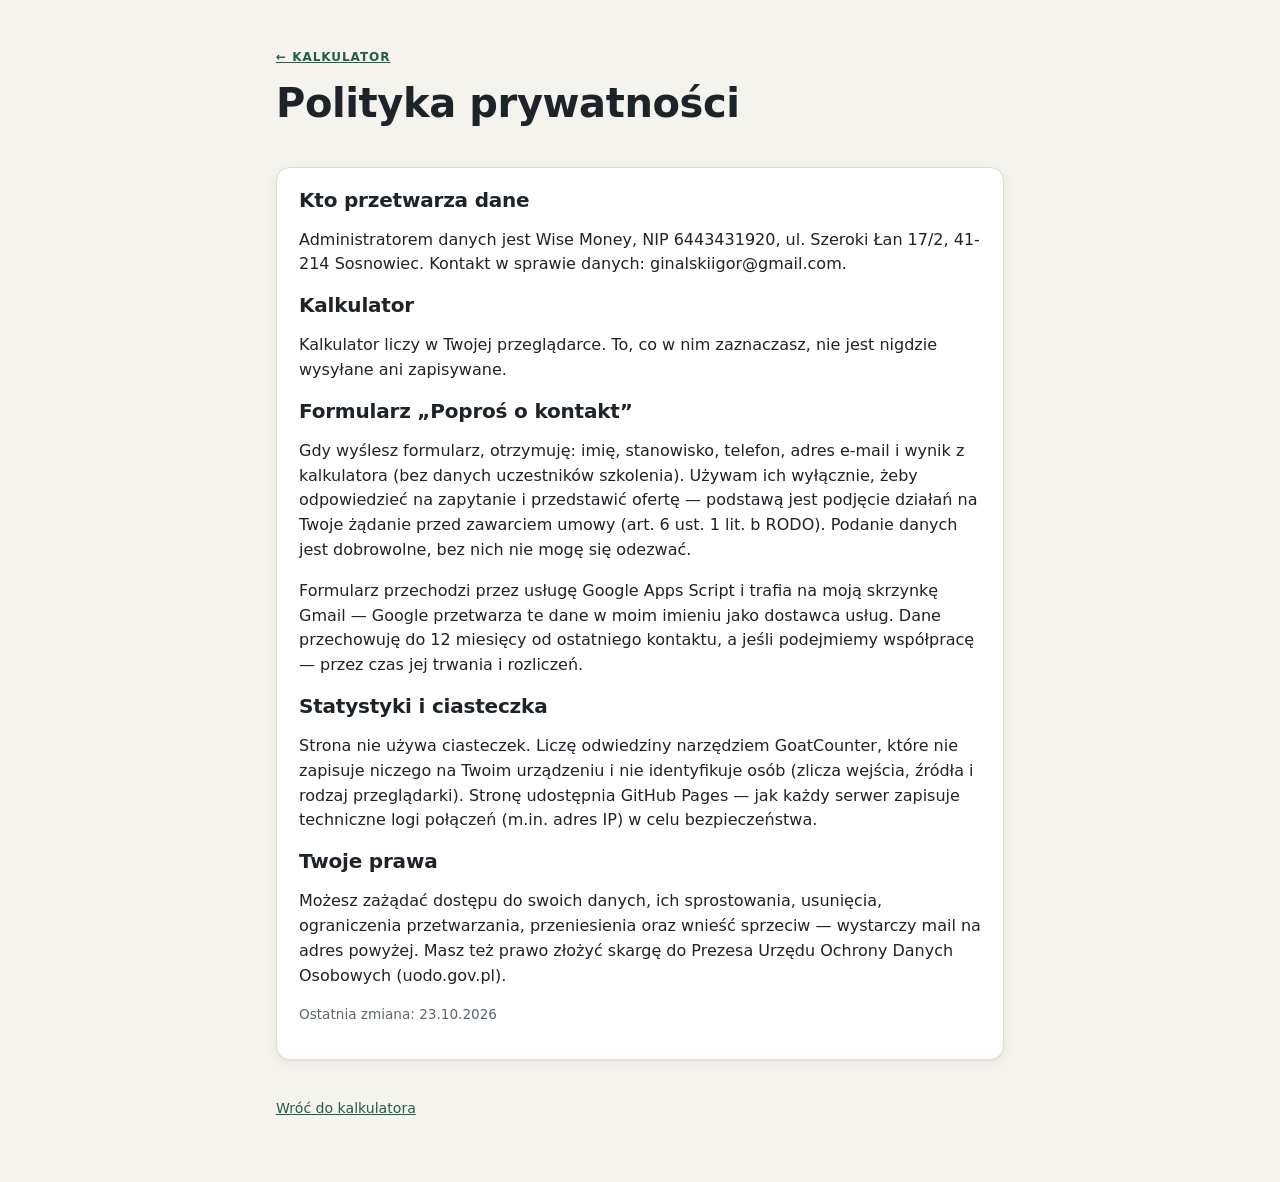
==== polityka.html @ 192b8f96 "Aktualizacja strony" ====
<!doctype html>
<html lang="pl">
<head>
<meta charset="utf-8">
<meta name="viewport" content="width=device-width, initial-scale=1">
<title>Polityka prywatności — kalkulator dofinansowania szkoleń</title>
<link rel="stylesheet" href="styl.css">
</head>
<body>
<header class="naglowek">
  <p class="nad"><a href="index.html">← Kalkulator</a></p>
  <h1>Polityka prywatności</h1>
</header>
<main>
<section class="karta">
  <h2>Kto przetwarza dane</h2>
  <p>Administratorem danych jest <span data-u="firma"></span>, NIP <span data-u="nip"></span>,
    <span data-u="adres"></span>. Kontakt w sprawie danych: <span data-u="mail"></span>.</p>

  <h2>Kalkulator</h2>
  <p>Kalkulator liczy w Twojej przeglądarce. To, co w nim zaznaczasz, nie jest nigdzie wysyłane
    ani zapisywane.</p>

  <h2>Formularz „Poproś o kontakt”</h2>
  <p>Gdy wyślesz formularz, otrzymuję: imię, stanowisko, telefon, adres e-mail i wynik
    z kalkulatora (bez danych uczestników szkolenia). Używam ich wyłącznie, żeby odpowiedzieć na
    zapytanie i przedstawić ofertę — podstawą jest podjęcie działań na Twoje żądanie przed zawarciem
    umowy (art. 6 ust. 1 lit. b RODO). Podanie danych jest dobrowolne, bez nich nie mogę się
    odezwać.</p>
  <p>Formularz przechodzi przez usługę Google Apps Script i trafia na moją skrzynkę Gmail — Google
    przetwarza te dane w moim imieniu jako dostawca usług. Dane przechowuję do 12 miesięcy od
    ostatniego kontaktu, a jeśli podejmiemy współpracę — przez czas jej trwania i rozliczeń.</p>

  <h2>Statystyki i ciasteczka</h2>
  <p>Strona nie używa ciasteczek. Liczę odwiedziny narzędziem GoatCounter, które nie zapisuje
    niczego na Twoim urządzeniu i nie identyfikuje osób (zlicza wejścia, źródła i rodzaj
    przeglądarki). Stronę udostępnia GitHub Pages — jak każdy serwer zapisuje techniczne logi
    połączeń (m.in. adres IP) w celu bezpieczeństwa.</p>

  <h2>Twoje prawa</h2>
  <p>Możesz zażądać dostępu do swoich danych, ich sprostowania, usunięcia, ograniczenia
    przetwarzania, przeniesienia oraz wnieść sprzeciw — wystarczy mail na adres powyżej. Masz też
    prawo złożyć skargę do Prezesa Urzędu Ochrony Danych Osobowych (uodo.gov.pl).</p>
  <p class="drobne">Ostatnia zmiana: 23.10.2026</p>
</section>
</main>
<footer class="stopka"><p><a href="index.html">Wróć do kalkulatora</a></p></footer>
<script src="ustawienia.js"></script>
<script>
  document.querySelectorAll('[data-u]').forEach(function (el) {
    el.textContent = USTAWIENIA[el.dataset.u] || '[do uzupełnienia]';
  });
</script>
</body>
</html>
---- styl.css ----
:root {
  --tlo: #f5f3ee;
  --karta: #ffffff;
  --tekst: #1d2329;
  --cichy: #5d6670;
  --linia: #e2ded5;
  --akcent: #1f5f4a;
  --akcent-jasny: #e3efe9;
  --ostrzezenie: #8a5a00;
  --cien: 0 1px 2px rgba(29, 35, 41, .06), 0 4px 16px rgba(29, 35, 41, .05);
}
@media (prefers-color-scheme: dark) {
  :root {
    --tlo: #15191c;
    --karta: #1e2428;
    --tekst: #e7e9ea;
    --cichy: #9aa4ad;
    --linia: #2f373d;
    --akcent: #6cc4a1;
    --akcent-jasny: #1f3530;
    --ostrzezenie: #e3b45c;
    --cien: none;
  }
}
* { box-sizing: border-box; }
body {
  margin: 0;
  background: var(--tlo);
  color: var(--tekst);
  font: 16px/1.55 system-ui, -apple-system, "Segoe UI", Roboto, sans-serif;
}
a { color: var(--akcent); }
h1, h2 { line-height: 1.2; letter-spacing: -.01em; }
h1 { font-size: clamp(1.7rem, 4.5vw, 2.5rem); margin: .3em 0 .4em; }
h2 { font-size: 1.25rem; margin: 0 0 .5em; }
small { display: block; color: var(--cichy); font-size: .85rem; }
.naglowek, main, .stopka { max-width: 760px; margin: 0 auto; padding: 0 16px; }
.naglowek { padding-top: 48px; padding-bottom: 8px; }
.naglowek p:last-child { color: var(--cichy); max-width: 60ch; }
.nad { text-transform: uppercase; font-size: .75rem; letter-spacing: .08em; color: var(--akcent); font-weight: 600; margin: 0; }
.kolumna { display: grid; gap: 16px; }
.karta {
  background: var(--karta);
  border: 1px solid var(--linia);
  border-radius: 14px;
  padding: 20px 22px;
  box-shadow: var(--cien);
  margin: 16px 0 0;
  min-width: 0;
}
fieldset.karta { margin: 0; }
legend { font-weight: 700; font-size: 1.15rem; padding: 0; float: left; width: 100%; margin-bottom: 8px; }
legend + * { clear: both; }
.nr {
  display: inline-grid; place-items: center; width: 1.6em; height: 1.6em; margin-right: .5em;
  border-radius: 50%; background: var(--akcent); color: var(--karta); font-size: .85rem;
}
.pytanie { font-weight: 600; margin: 18px 0 8px; }
.przyciski { display: grid; grid-template-columns: repeat(3, 1fr); gap: 8px; }
.przyciski label {
  border: 1px solid var(--linia); border-radius: 10px; padding: 10px; cursor: pointer; font-weight: 600;
}
.przyciski input { margin: 0 6px 0 0; accent-color: var(--akcent); }
.przyciski label:has(input:checked) { border-color: var(--akcent); background: var(--akcent-jasny); }
.premia {
  display: grid; grid-template-columns: auto 1fr auto; gap: 10px; align-items: start;
  padding: 10px 0; border-top: 1px solid var(--linia); cursor: pointer;
}
.premia input { margin-top: 4px; accent-color: var(--akcent); width: 18px; height: 18px; }
.premia b { color: var(--akcent); white-space: nowrap; font-size: .9rem; padding-top: 2px; }
.pole { display: block; font-weight: 600; margin: 4px 0 12px; }
.pole input {
  display: block; width: 100%; max-width: 260px; margin-top: 6px; padding: 10px 12px; font: inherit;
  border: 1px solid var(--linia); border-radius: 8px; background: var(--tlo); color: var(--tekst);
}
.uczestnicy { list-style: none; padding: 0; margin: 0; }
.uczestnicy li {
  display: flex; flex-wrap: wrap; gap: 6px 18px; padding: 8px 0; border-top: 1px solid var(--linia);
}
.uczestnicy li span { min-width: 72px; color: var(--cichy); }
.uczestnicy input { accent-color: var(--akcent); margin-right: 6px; }
.wynik { border-color: var(--akcent); }
.procent { font-size: clamp(2.4rem, 8vw, 3.4rem); font-weight: 800; color: var(--akcent); margin: 0; line-height: 1.1; }
.procent small { display: inline; font-size: 1rem; font-weight: 500; }
.kwoty { display: grid; grid-template-columns: repeat(3, 1fr); gap: 12px; margin: 14px 0 6px; }
.kwoty dt { font-size: .8rem; color: var(--cichy); }
.kwoty dd { margin: 0; font-weight: 700; font-size: 1.1rem; font-variant-numeric: tabular-nums; }
.uwagi { padding-left: 18px; color: var(--cichy); font-size: .92rem; margin: 10px 0 0; }
.wiecej { margin-top: 16px; padding-top: 16px; border-top: 1px dashed var(--linia); }
.wiecej ul { padding-left: 18px; }
.wiecej b { color: var(--akcent); }
.przycisk {
  font: inherit; font-weight: 700; border: 0; border-radius: 10px; padding: 12px 18px; cursor: pointer;
  background: var(--akcent); color: var(--karta);
}
.przycisk:hover { filter: brightness(1.08); }
.nabory { list-style: none; padding: 0; margin: 0; }
.nabory li {
  display: grid; grid-template-columns: 170px 1fr; gap: 2px 14px; padding: 10px 0;
  border-top: 1px solid var(--linia);
}
.termin { font-weight: 700; font-variant-numeric: tabular-nums; grid-row: span 2; }
.pula { color: var(--cichy); font-size: .88rem; }
.znacznik {
  display: inline-block; font-size: .72rem; background: var(--akcent); color: var(--karta);
  padding: 1px 6px; border-radius: 6px; vertical-align: middle;
}
.formularz { margin-top: 16px; }
.ukryte { position: absolute; left: -9999px; }
.drobne { font-size: .85rem; color: var(--cichy); }
.status { font-weight: 600; color: var(--akcent); }
.stopka { color: var(--cichy); font-size: .88rem; padding-top: 24px; padding-bottom: 48px; }
@media (max-width: 560px) {
  .karta { padding: 16px; }
  .kwoty { grid-template-columns: 1fr 1fr; }
  .nabory li { grid-template-columns: 1fr; }
  .termin { grid-row: auto; }
}
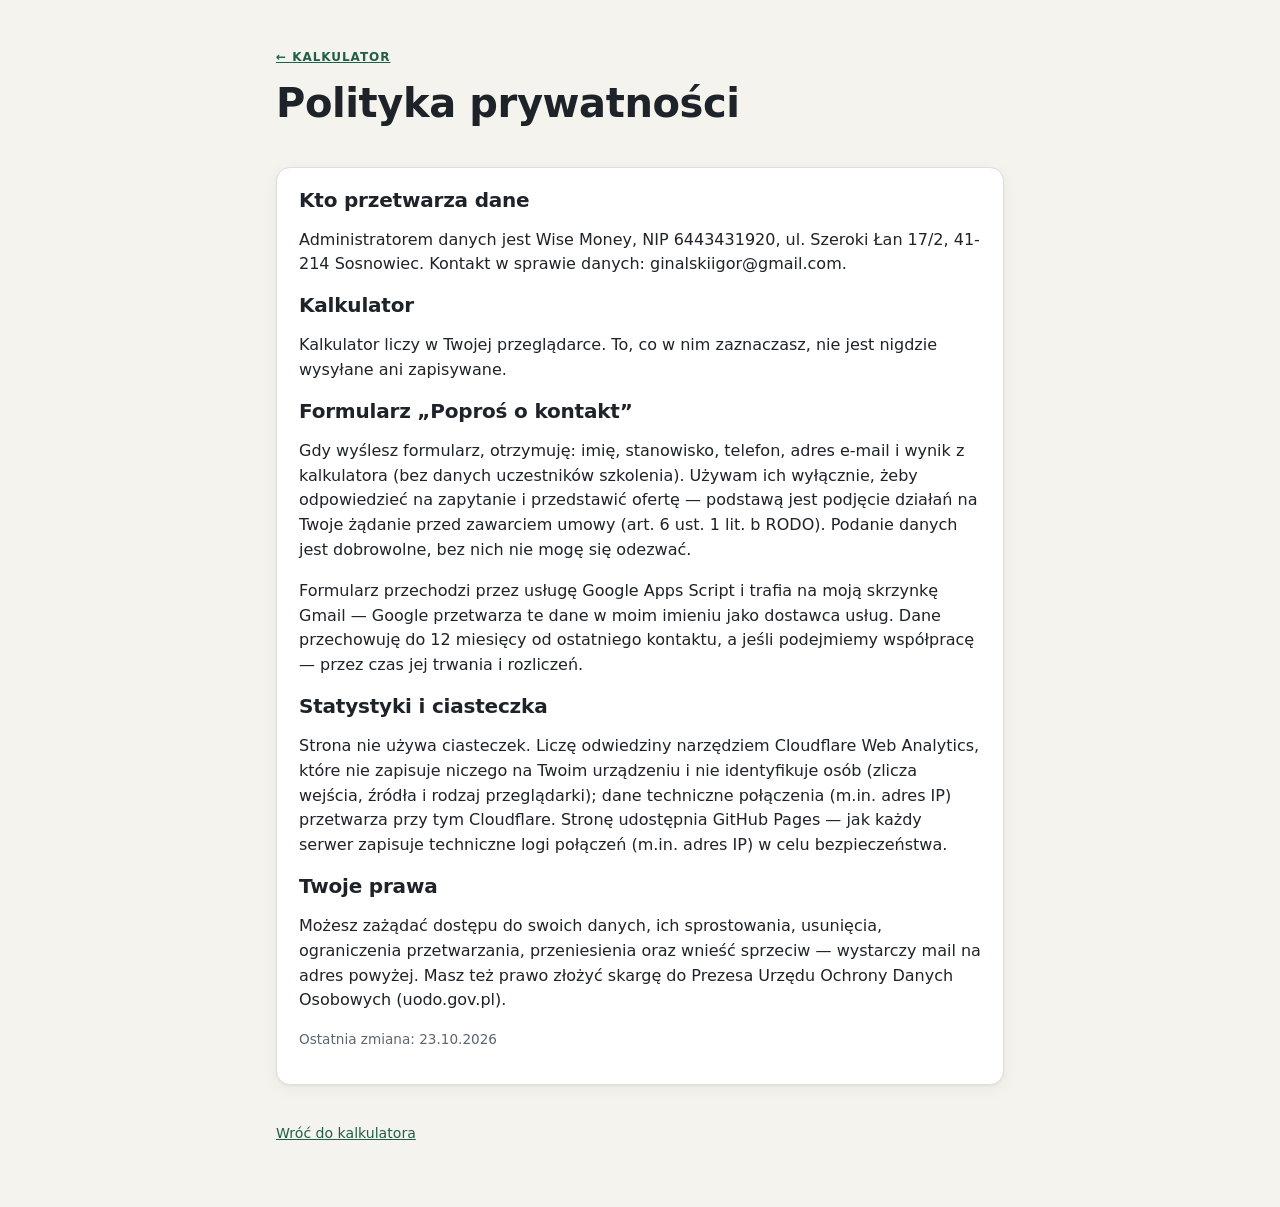
==== commit 9fe8df32: "Aktualizacja strony" ====
--- a/polityka.html
+++ b/polityka.html
@@ -32,9 +32,9 @@
     ostatniego kontaktu, a jeśli podejmiemy współpracę — przez czas jej trwania i rozliczeń.</p>
 
   <h2>Statystyki i ciasteczka</h2>
-  <p>Strona nie używa ciasteczek. Liczę odwiedziny narzędziem GoatCounter, które nie zapisuje
-    niczego na Twoim urządzeniu i nie identyfikuje osób (zlicza wejścia, źródła i rodzaj
-    przeglądarki). Stronę udostępnia GitHub Pages — jak każdy serwer zapisuje techniczne logi
+  <p>Strona nie używa ciasteczek. Liczę odwiedziny narzędziem Cloudflare Web Analytics, które nie
+    zapisuje niczego na Twoim urządzeniu i nie identyfikuje osób (zlicza wejścia, źródła i rodzaj
+    przeglądarki); dane techniczne połączenia (m.in. adres IP) przetwarza przy tym Cloudflare. Stronę udostępnia GitHub Pages — jak każdy serwer zapisuje techniczne logi
     połączeń (m.in. adres IP) w celu bezpieczeństwa.</p>
 
   <h2>Twoje prawa</h2>
